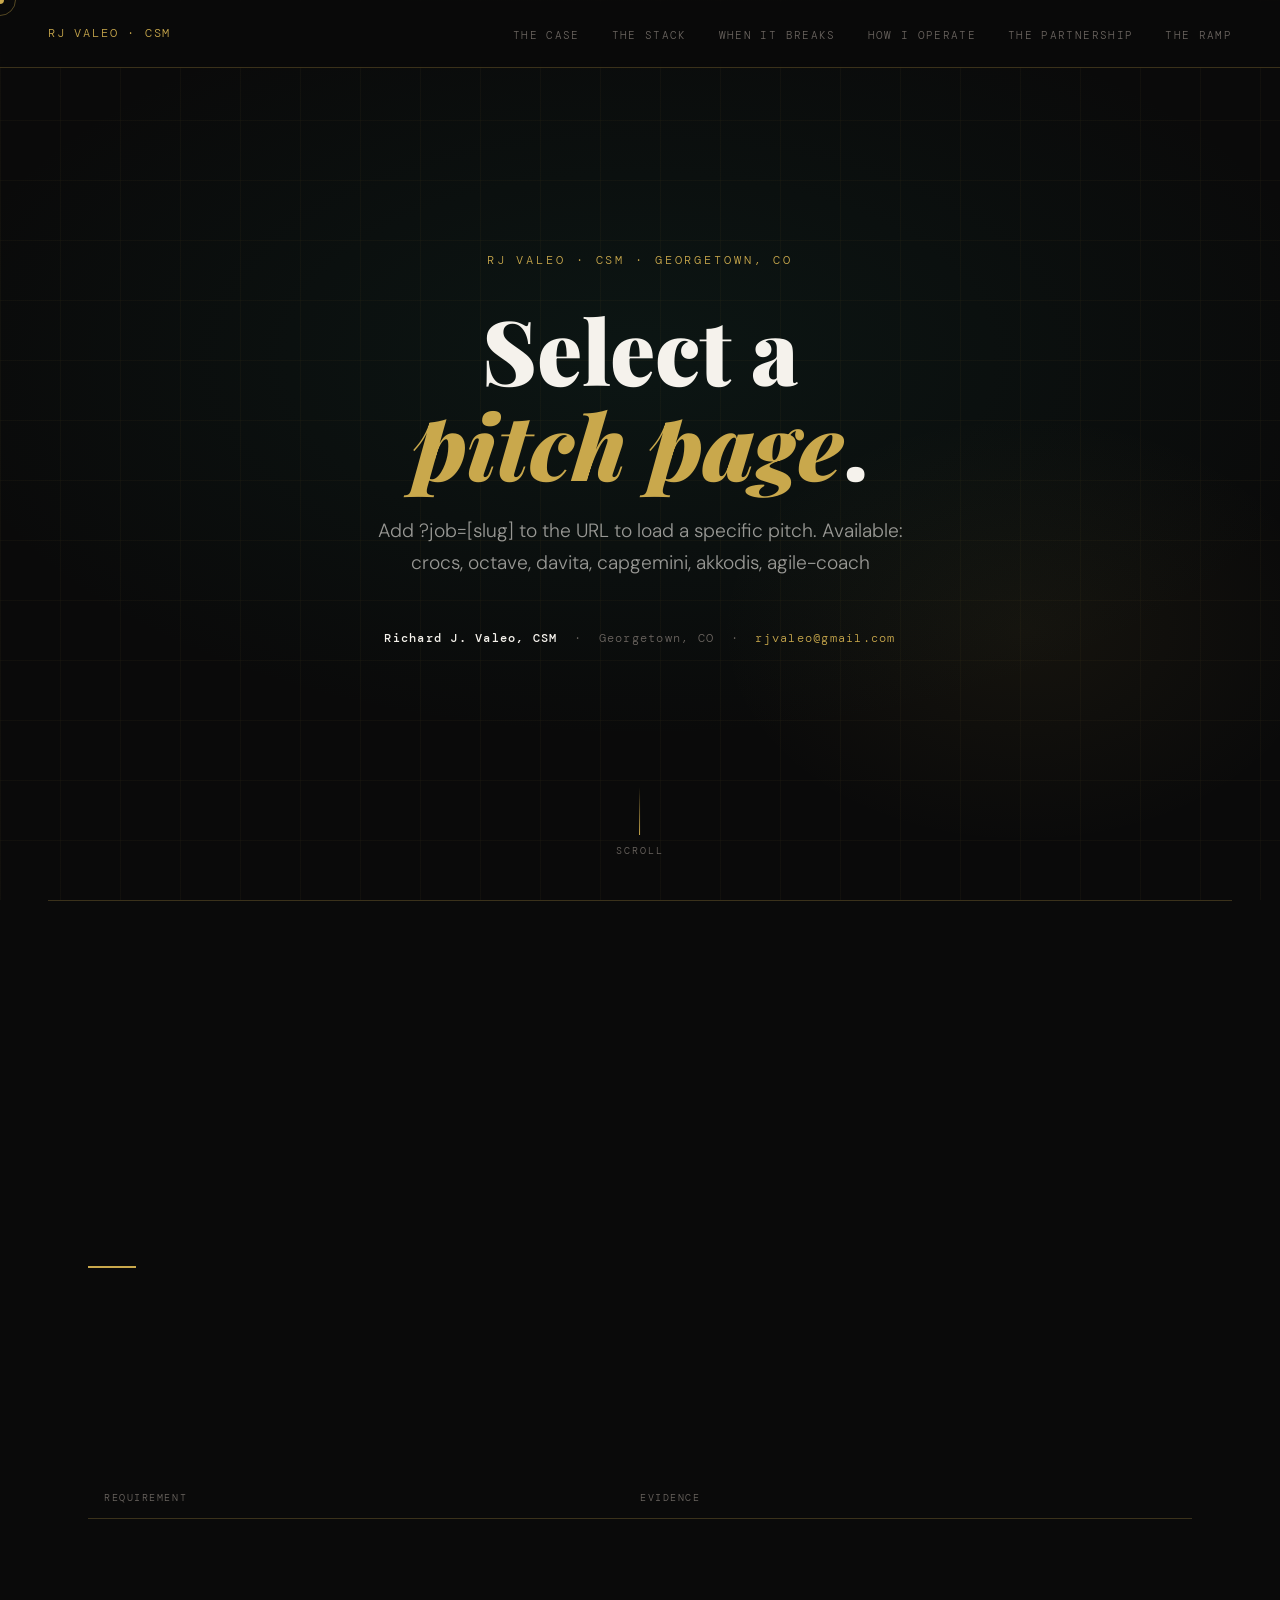
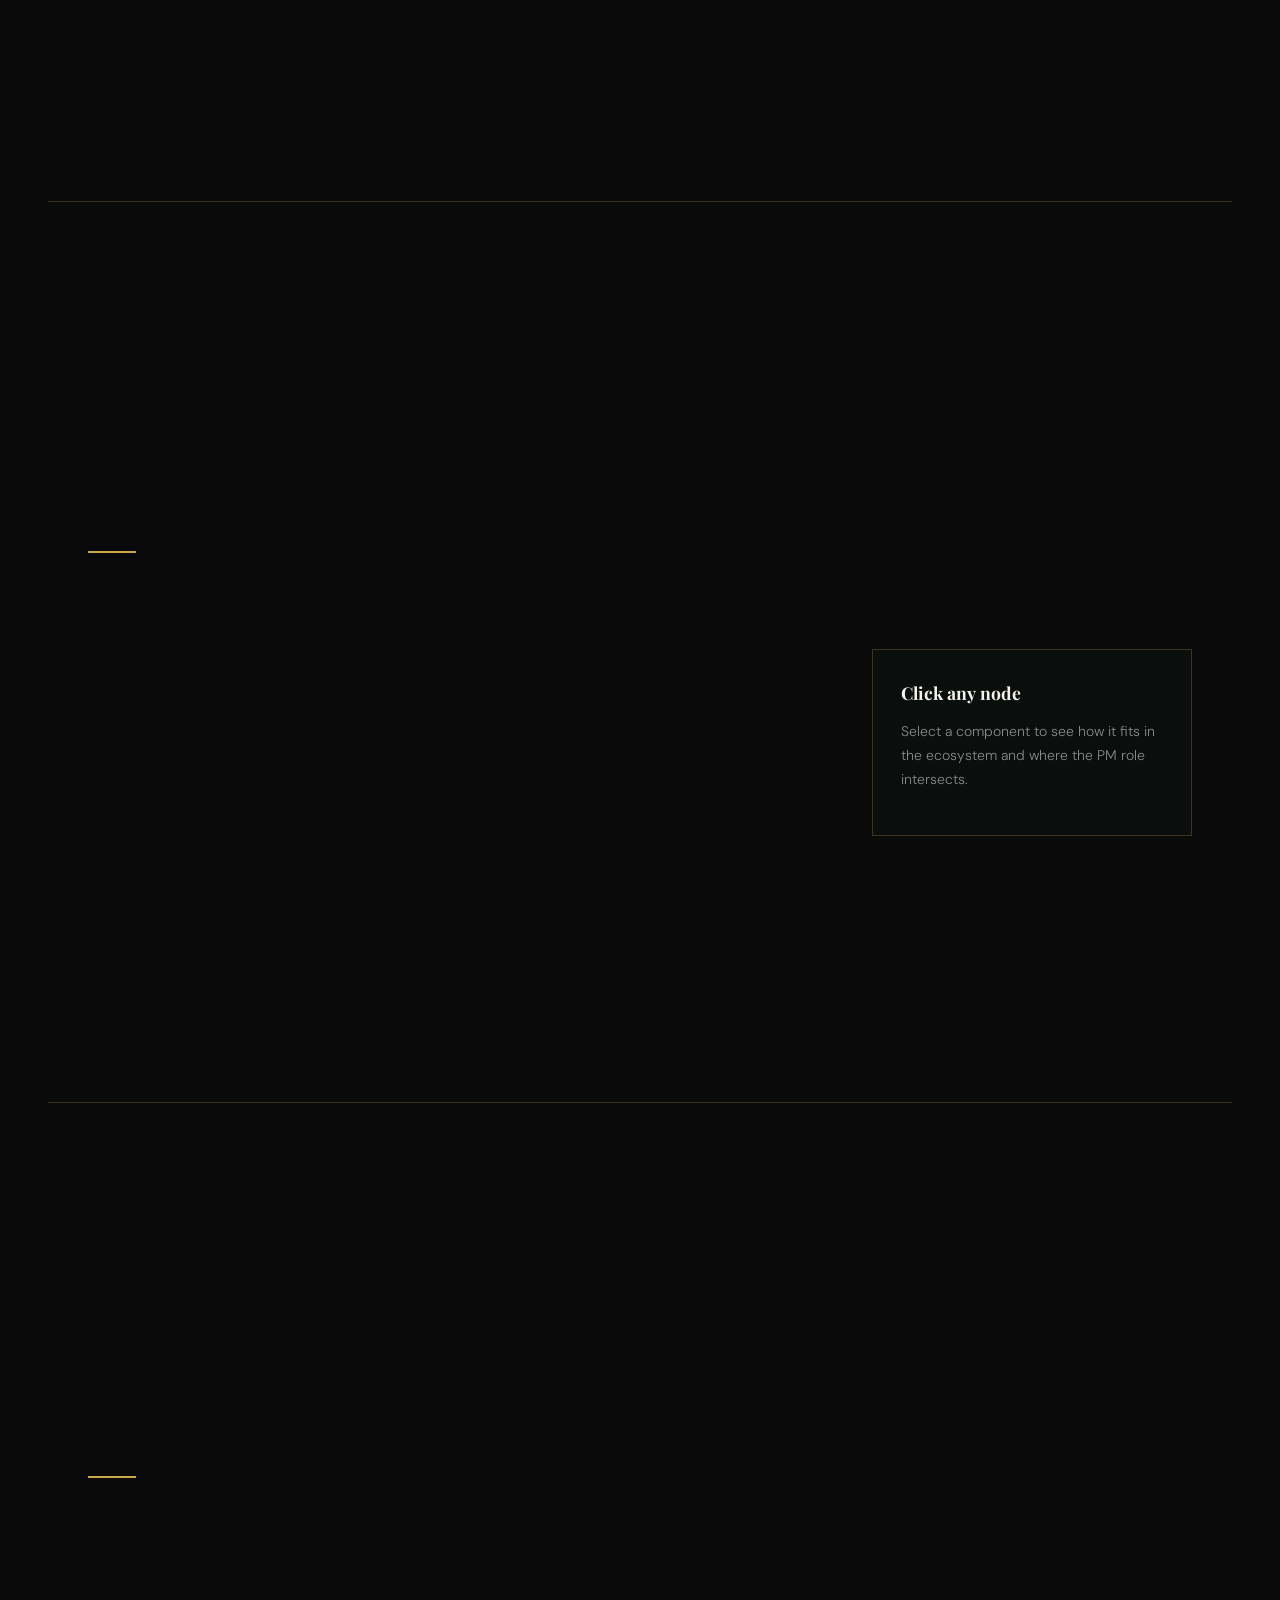
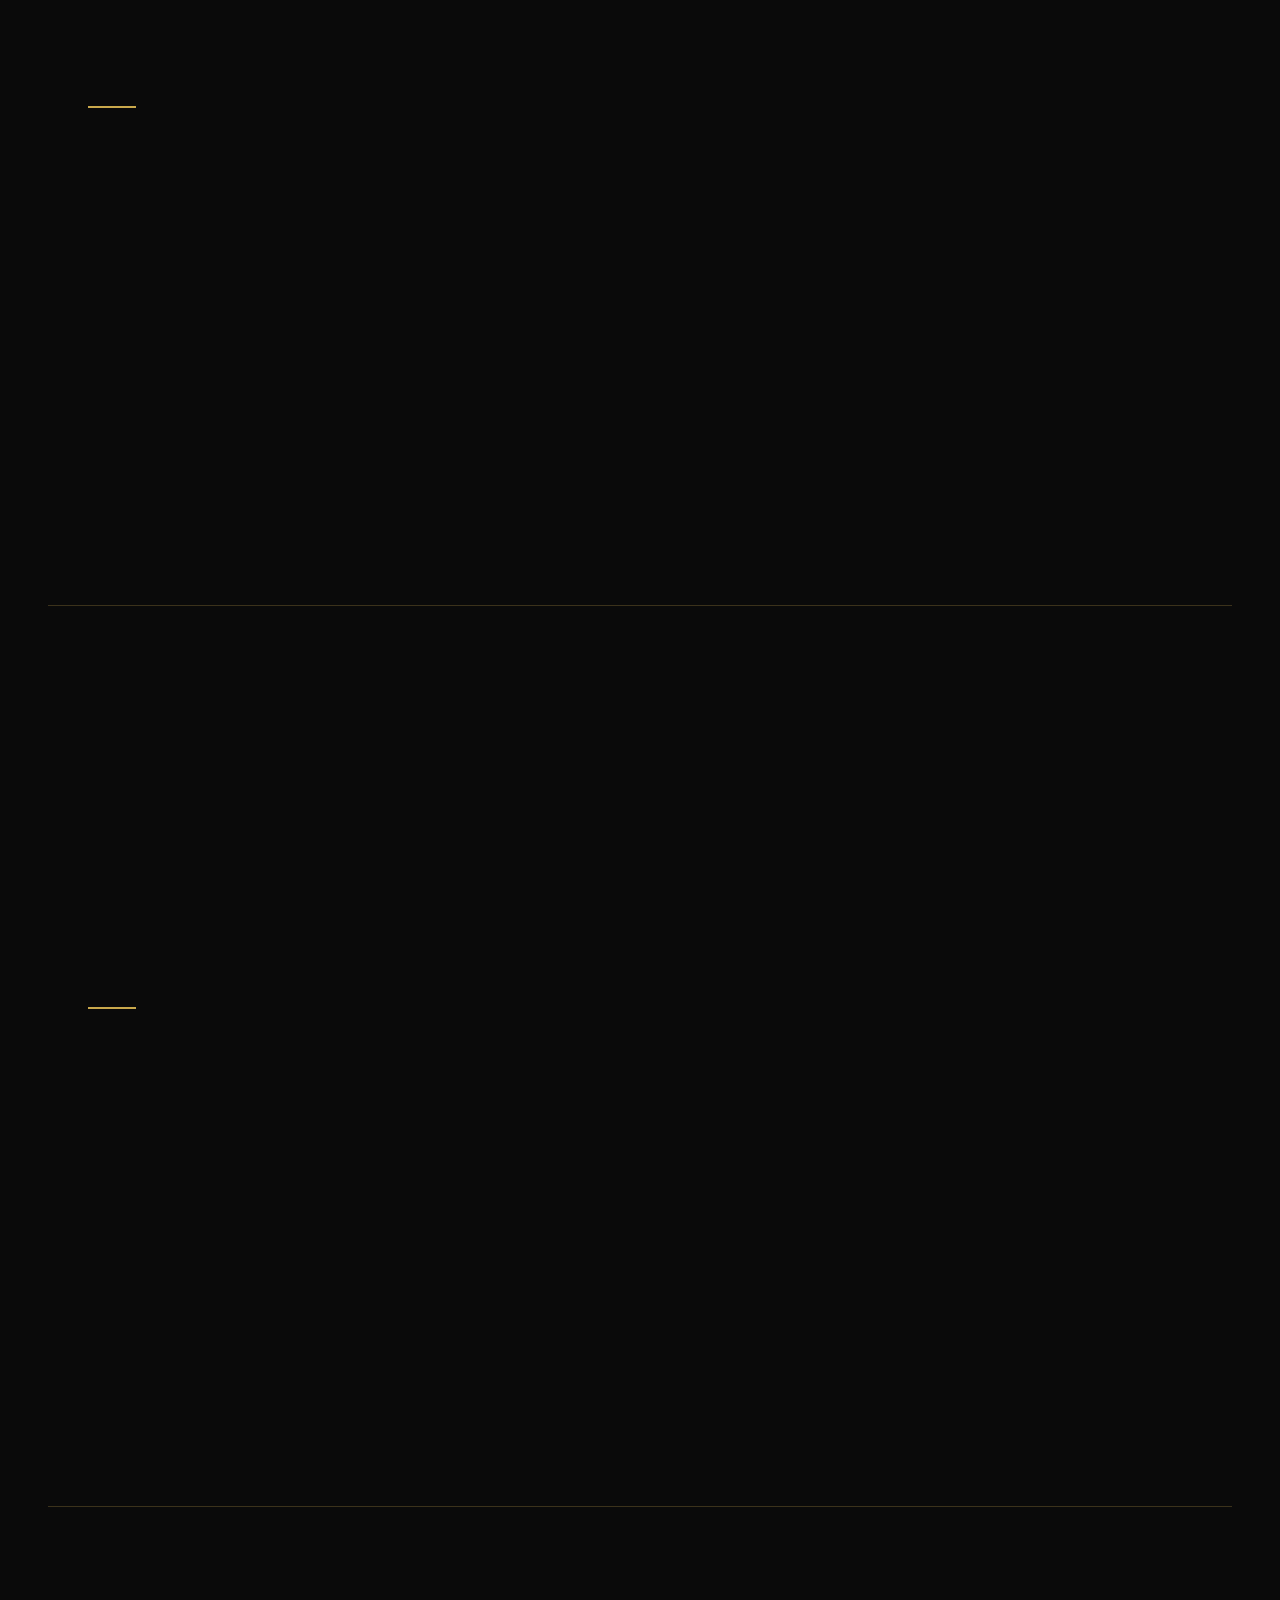
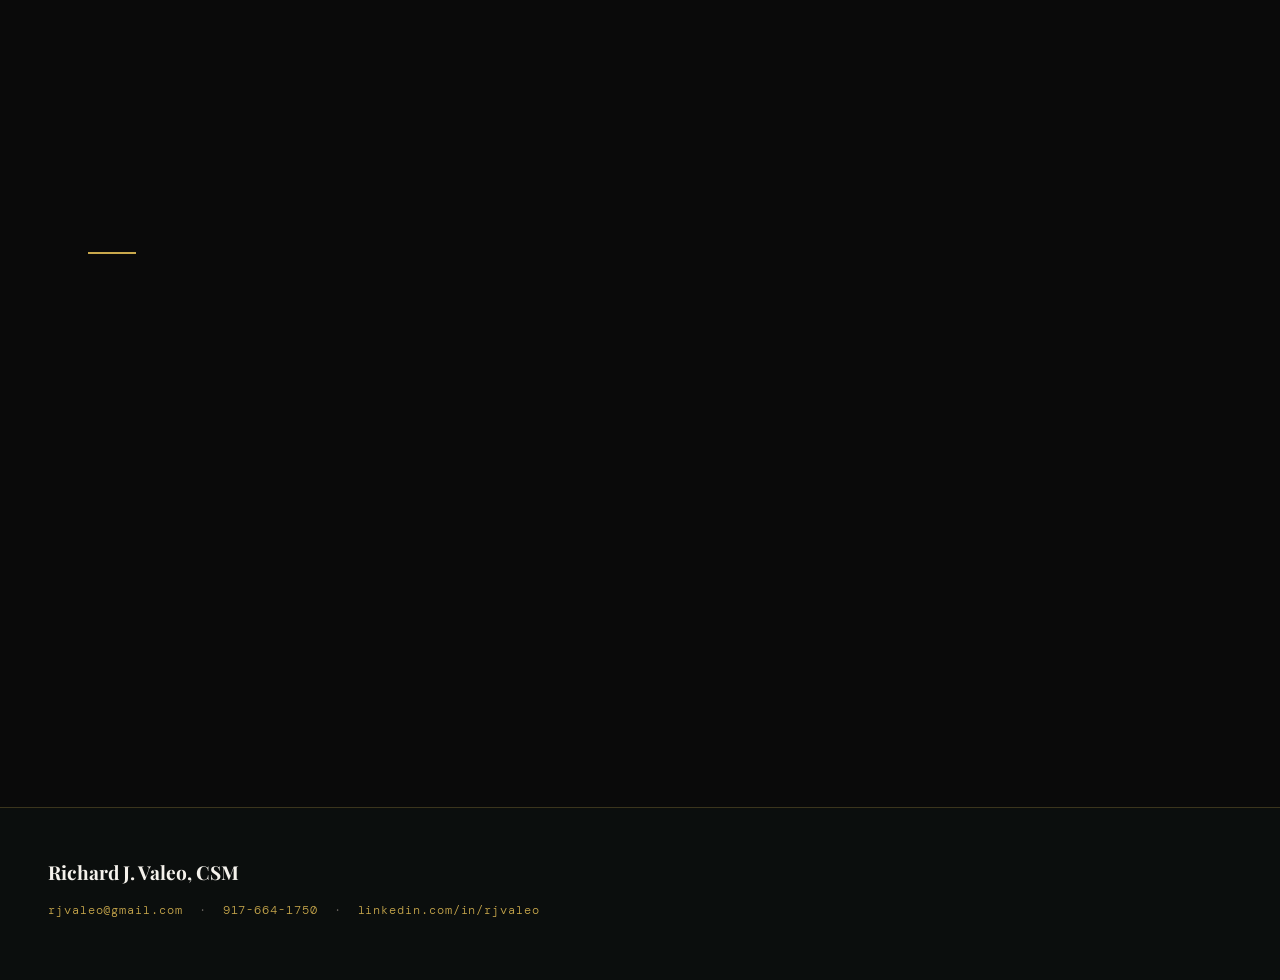
==== index.html @ d31b77ef "Initial commit" ====
<!DOCTYPE html>
<html lang="en">
<head>
<meta charset="UTF-8">
<meta name="viewport" content="width=device-width, initial-scale=1.0">
<title id="page-title">RJ Valeo — Pitch Page</title>
<link rel="preconnect" href="https://fonts.googleapis.com">
<link rel="preconnect" href="https://fonts.gstatic.com" crossorigin>
<link href="https://fonts.googleapis.com/css2?family=Playfair+Display:wght@400;700;900&family=DM+Mono:wght@400;500&family=DM+Sans:wght@300;400;500&display=swap" rel="stylesheet">
<link rel="stylesheet" href="style.css">
</head>
<body>

<div class="cursor" id="cursor"></div>
<div class="cursor-ring" id="cursorRing"></div>
<div class="progress-bar" id="progressBar"></div>

<nav>
  <div class="nav-name">RJ Valeo · CSM</div>
  <ul class="nav-links" id="nav-links">
    <li><span onclick="navScroll('proof')">The case</span></li>
    <li><span onclick="navScroll('stack')">The stack</span></li>
    <li><span onclick="navScroll('incidents')">When it breaks</span></li>
    <li><span onclick="navScroll('room')">How I operate</span></li>
    <li><span onclick="navScroll('partner')">The partnership</span></li>
    <li><span onclick="navScroll('ramp')">The ramp</span></li>
  </ul>
</nav>

<!-- HERO -->
<div id="hero">
  <div class="hero-bg"></div>
  <div class="hero-grid"></div>
  <div class="hero-content">
    <div class="hero-eyebrow" id="hero-eyebrow">Loading...</div>
    <h1 class="hero-title" id="hero-title"></h1>
    <p class="hero-sub" id="hero-sub"></p>
    <div class="hero-name-block">
      <strong>Richard J. Valeo, CSM</strong> &nbsp;·&nbsp;
      <span id="hero-location">Georgetown, CO</span> &nbsp;·&nbsp;
      <a href="mailto:rjvaleo@gmail.com" style="color:var(--gold)">rjvaleo@gmail.com</a>
    </div>
  </div>
  <div class="scroll-hint">
    <div class="scroll-line"></div>
    <span>scroll</span>
  </div>
</div>

<div class="section-divider"></div>

<!-- 01 THE CASE -->
<section id="proof">
  <div class="section-label">01 — The case</div>
  <div class="gold-rule"></div>
  <h2 class="section-title">What you asked for.<br>What you get.</h2>
  <p class="section-subtitle" id="proof-subtitle"></p>
  <div class="proof-grid" id="proof-grid">
    <div class="proof-header">
      <div>Requirement</div>
      <div>Evidence</div>
    </div>
  </div>
</section>

<div class="section-divider"></div>

<!-- 02 THE STACK -->
<section id="stack">
  <div class="section-label">02 — The stack</div>
  <div class="gold-rule"></div>
  <h2 class="section-title" id="stack-title"></h2>
  <p class="section-subtitle" id="stack-subhead"></p>
  <div class="stack-wrap">
    <div class="stack-diagram" id="stack-diagram"></div>
    <div class="stack-info-panel" id="stack-info">
      <h3>Click any node</h3>
      <p>Select a component to see how it fits in the ecosystem and where the PM role intersects.</p>
    </div>
  </div>
</section>

<div class="section-divider"></div>

<!-- 03 WHEN THINGS BREAK -->
<section id="incidents">
  <div class="section-label">03 — When things break</div>
  <div class="gold-rule"></div>
  <h2 class="section-title">Pattern recognition,<br>not panic.</h2>
  <p class="section-subtitle">Three realistic failure modes. How I respond to each.</p>
  <div class="incident-grid" id="incident-grid"></div>
</section>

<div class="section-divider"></div>

<!-- 04 HOW I RUN A ROOM -->
<section id="room">
  <div class="section-label">04 — How I run a room</div>
  <div class="gold-rule"></div>
  <h2 class="section-title">Outputs, not activities.</h2>
  <p class="section-subtitle">What you actually get from every interaction.</p>
  <div class="room-grid" id="room-grid"></div>
</section>

<div class="section-divider"></div>

<!-- 05 TRACK RECORD -->
<section id="record">
  <div class="section-label">05 — Track record</div>
  <div class="gold-rule"></div>
  <h2 class="section-title">Work that holds up.</h2>
  <p class="section-subtitle">Selected engagements most relevant to this role.</p>
  <div class="record-list" id="record-list"></div>
</section>

<div class="section-divider"></div>

<!-- 06 THE SR PM PARTNER -->
<section id="partner">
  <div class="section-label">06 — The Sr. partner</div>
  <div class="gold-rule"></div>
  <h2 class="section-title">Before and after.</h2>
  <p class="section-subtitle">What changes when I'm in the seat.</p>
  <div class="srpm-grid" id="srpm-grid"></div>
</section>

<div class="section-divider"></div>

<!-- 07 THE RAMP -->
<section id="ramp">
  <div class="section-label">07 — The ramp</div>
  <div class="gold-rule"></div>
  <h2 class="section-title">Day one.<br>Week one.<br>Day thirty.</h2>
  <p class="section-subtitle">No handholding needed. Here's the plan.</p>
  <div class="day-grid" id="day-grid"></div>
</section>

<footer>
  <div class="footer-inner">
    <div class="footer-name">Richard J. Valeo, CSM</div>
    <div class="footer-links">
      <a href="mailto:rjvaleo@gmail.com">rjvaleo@gmail.com</a>
      <span>·</span>
      <a href="tel:9176641750">917-664-1750</a>
      <span>·</span>
      <a href="https://linkedin.com/in/rjvaleo" target="_blank">linkedin.com/in/rjvaleo</a>
    </div>
    <div class="footer-note" id="footer-note"></div>
  </div>
</footer>

<script src="pitch.js"></script>
</body>
</html>
---- style.css ----
:root {
  --black: #0a0a0a;
  --off-white: #f5f2ec;
  --cream: #ede9e0;
  --teal: #1a6b5a;
  --teal-light: #2a8f78;
  --teal-dim: #0f3d32;
  --gold: #c9a84c;
  --gold-light: #e8c97a;
  --mid: #6b6560;
  --border: rgba(201,168,76,0.25);
  --font-display: 'Playfair Display', Georgia, serif;
  --font-mono: 'DM Mono', monospace;
  --font-body: 'DM Sans', sans-serif;
}

*, *::before, *::after { box-sizing: border-box; margin: 0; padding: 0; }
html { scroll-behavior: smooth; }
body {
  background: var(--black);
  color: var(--off-white);
  font-family: var(--font-body);
  font-weight: 300;
  line-height: 1.7;
  overflow-x: hidden;
  cursor: none;
}

/* CURSOR */
.cursor {
  width: 8px; height: 8px;
  background: var(--gold);
  border-radius: 50%;
  position: fixed; top: 0; left: 0;
  pointer-events: none;
  z-index: 9999;
  transition: transform 0.15s ease;
  transform: translate(-50%, -50%);
}
.cursor-ring {
  width: 32px; height: 32px;
  border: 1px solid rgba(201,168,76,0.4);
  border-radius: 50%;
  position: fixed; top: 0; left: 0;
  pointer-events: none;
  z-index: 9998;
  transition: transform 0.35s ease, width 0.2s, height 0.2s, border-color 0.2s;
  transform: translate(-50%, -50%);
}
.cursor-ring.expand { width: 56px; height: 56px; border-color: rgba(201,168,76,0.7); }

/* PROGRESS BAR */
.progress-bar {
  position: fixed; top: 0; left: 0;
  height: 2px;
  background: linear-gradient(90deg, var(--teal), var(--gold));
  width: 0%;
  z-index: 101;
  transition: width 0.1s linear;
}

/* NAV */
nav {
  position: fixed; top: 0; left: 0; right: 0;
  z-index: 100;
  display: flex; justify-content: space-between; align-items: center;
  padding: 1.25rem 3rem;
  background: rgba(10,10,10,0.85);
  backdrop-filter: blur(12px);
  border-bottom: 1px solid var(--border);
}
.nav-name {
  font-family: var(--font-mono);
  font-size: 0.75rem;
  letter-spacing: 0.15em;
  color: var(--gold);
  text-transform: uppercase;
}
.nav-links { display: flex; gap: 2rem; list-style: none; }
.nav-links a, .nav-links span {
  font-family: var(--font-mono);
  font-size: 0.7rem;
  letter-spacing: 0.12em;
  color: var(--mid);
  text-decoration: none;
  text-transform: uppercase;
  transition: color 0.2s;
  cursor: pointer;
}
.nav-links a:hover, .nav-links span:hover { color: var(--gold); }

/* HERO */
#hero {
  min-height: 100vh;
  display: flex; align-items: center; justify-content: center;
  position: relative; overflow: hidden;
}
.hero-bg {
  position: absolute; inset: 0;
  background:
    radial-gradient(ellipse 80% 60% at 50% 40%, rgba(26,107,90,0.12) 0%, transparent 70%),
    radial-gradient(ellipse 40% 40% at 80% 70%, rgba(201,168,76,0.06) 0%, transparent 60%);
}
.hero-grid {
  position: absolute; inset: 0;
  background-image:
    linear-gradient(rgba(201,168,76,0.04) 1px, transparent 1px),
    linear-gradient(90deg, rgba(201,168,76,0.04) 1px, transparent 1px);
  background-size: 60px 60px;
}
.hero-content { position: relative; z-index: 2; text-align: center; padding: 0 2rem; }
.hero-eyebrow {
  font-family: var(--font-mono);
  font-size: 0.72rem;
  letter-spacing: 0.25em;
  color: var(--gold);
  text-transform: uppercase;
  margin-bottom: 2rem;
  opacity: 0;
  animation: fadeUp 0.8s ease 0.3s forwards;
}
.hero-title {
  font-family: var(--font-display);
  font-size: clamp(3rem, 7vw, 6.5rem);
  font-weight: 900;
  line-height: 1.05;
  color: var(--off-white);
  margin-bottom: 1.5rem;
  opacity: 0;
  animation: fadeUp 0.9s ease 0.5s forwards;
}
.hero-title em { font-style: italic; color: var(--gold); }
.hero-sub {
  font-size: clamp(1rem, 2vw, 1.2rem);
  font-weight: 300;
  color: rgba(245,242,236,0.6);
  max-width: 560px;
  margin: 0 auto 3rem;
  opacity: 0;
  animation: fadeUp 0.9s ease 0.7s forwards;
}
.hero-name-block {
  font-family: var(--font-mono);
  font-size: 0.78rem;
  letter-spacing: 0.1em;
  color: var(--mid);
  opacity: 0;
  animation: fadeUp 0.9s ease 0.9s forwards;
}
.hero-name-block strong { color: var(--off-white); font-weight: 500; }
.hero-name-block a { text-decoration: none; }
.scroll-hint {
  position: absolute; bottom: 2.5rem; left: 50%;
  transform: translateX(-50%);
  display: flex; flex-direction: column; align-items: center; gap: 0.5rem;
  opacity: 0;
  animation: fadeIn 1s ease 1.4s forwards;
}
.scroll-hint span {
  font-family: var(--font-mono);
  font-size: 0.62rem;
  letter-spacing: 0.2em;
  color: var(--mid);
  text-transform: uppercase;
}
.scroll-line {
  width: 1px; height: 48px;
  background: linear-gradient(to bottom, transparent, var(--gold));
  animation: scrollPulse 2s ease infinite;
}

/* SECTIONS */
section {
  min-height: 100vh;
  display: flex; flex-direction: column; justify-content: center;
  padding: 8rem 3rem 5rem;
  position: relative;
  max-width: 1200px;
  margin: 0 auto;
}
.section-divider {
  height: 1px;
  background: var(--border);
  margin: 0 3rem;
}
.section-label {
  font-family: var(--font-mono);
  font-size: 0.72rem;
  letter-spacing: 0.2em;
  color: var(--teal-light);
  text-transform: uppercase;
  margin-bottom: 1rem;
  opacity: 0;
  transform: translateY(16px);
  transition: opacity 0.6s ease, transform 0.6s ease;
}
.section-label.visible { opacity: 1; transform: none; }
.gold-rule {
  width: 48px; height: 2px;
  background: var(--gold);
  margin-bottom: 2rem;
}
.section-title {
  font-family: var(--font-display);
  font-size: clamp(2.2rem, 4vw, 3.8rem);
  font-weight: 900;
  line-height: 1.1;
  color: var(--off-white);
  margin-bottom: 1rem;
  opacity: 0;
  transform: translateY(24px);
  transition: opacity 0.7s ease 0.1s, transform 0.7s ease 0.1s;
}
.section-title.visible { opacity: 1; transform: none; }
.section-subtitle {
  font-size: 1rem;
  color: rgba(245,242,236,0.5);
  max-width: 640px;
  margin-bottom: 3rem;
  opacity: 0;
  transform: translateY(16px);
  transition: opacity 0.6s ease 0.2s, transform 0.6s ease 0.2s;
}
.section-subtitle.visible { opacity: 1; transform: none; }

/* PROOF GRID (The Case) */
.proof-grid { display: flex; flex-direction: column; gap: 0; }
.proof-header {
  display: grid; grid-template-columns: 1fr 1fr;
  padding: 0.75rem 1rem;
  border-bottom: 1px solid var(--border);
  font-family: var(--font-mono);
  font-size: 0.65rem;
  letter-spacing: 0.15em;
  color: var(--mid);
  text-transform: uppercase;
}
.proof-row {
  display: grid; grid-template-columns: 1fr 1fr;
  padding: 1.1rem 1rem;
  border-bottom: 1px solid rgba(201,168,76,0.1);
  cursor: pointer;
  transition: background 0.2s;
  position: relative;
}
.proof-row:hover { background: rgba(201,168,76,0.04); }
.proof-row.open { background: rgba(26,107,90,0.08); }
.proof-need {
  font-size: 0.9rem;
  color: rgba(245,242,236,0.7);
  padding-right: 2rem;
}
.proof-answer {
  font-size: 0.9rem;
  color: var(--off-white);
}
.proof-detail {
  grid-column: 1 / -1;
  font-size: 0.875rem;
  color: rgba(245,242,236,0.6);
  padding: 0.75rem 0 0.25rem;
  line-height: 1.7;
  display: none;
  border-top: 1px solid rgba(201,168,76,0.1);
  margin-top: 0.75rem;
}
.proof-row.open .proof-detail { display: block; }
.proof-toggle {
  position: absolute; right: 0.5rem; top: 50%;
  transform: translateY(-50%);
  font-family: var(--font-mono);
  font-size: 0.8rem;
  color: var(--gold);
  opacity: 0.6;
  transition: transform 0.2s;
}
.proof-row.open .proof-toggle { transform: translateY(-50%) rotate(45deg); }

/* STACK */
.stack-wrap {
  display: grid;
  grid-template-columns: 1fr 320px;
  gap: 3rem;
  align-items: start;
}
.stack-diagram {
  display: flex;
  flex-direction: column;
  gap: 0;
  align-items: stretch;
}
.stack-node {
  border: 1px solid var(--border);
  padding: 1.1rem 1.4rem;
  cursor: pointer;
  transition: border-color 0.2s, background 0.2s;
  opacity: 0;
  transform: translateX(-20px);
  transition: opacity 0.5s ease, transform 0.5s ease, border-color 0.2s, background 0.2s;
}
.stack-node.visible { opacity: 1; transform: none; }
.stack-node:hover, .stack-node.active {
  border-color: var(--teal-light);
  background: rgba(26,107,90,0.08);
}
.stack-node-label {
  font-family: var(--font-mono);
  font-size: 0.72rem;
  letter-spacing: 0.15em;
  color: var(--gold);
  text-transform: uppercase;
  margin-bottom: 0.25rem;
}
.stack-node-desc {
  font-size: 0.85rem;
  color: rgba(245,242,236,0.55);
}
.stack-connector {
  width: 1px;
  height: 24px;
  background: linear-gradient(to bottom, var(--teal-dim), var(--teal));
  margin: 0 auto;
  opacity: 0;
  transition: opacity 0.4s ease;
}
.stack-connector.visible { opacity: 1; }
.stack-info-panel {
  position: sticky; top: 6rem;
  border: 1px solid var(--border);
  padding: 1.75rem;
  background: rgba(26,107,90,0.05);
}
.stack-info-panel h3 {
  font-family: var(--font-display);
  font-size: 1.1rem;
  font-weight: 700;
  color: var(--off-white);
  margin-bottom: 0.75rem;
}
.stack-info-panel p {
  font-size: 0.875rem;
  color: rgba(245,242,236,0.55);
  margin-bottom: 1rem;
}
.stack-info-panel .pm-role {
  font-size: 0.82rem;
  color: var(--teal-light);
  padding-top: 0.75rem;
  border-top: 1px solid var(--border);
}
.stack-info-panel .pm-role::before {
  content: 'PM role: ';
  font-family: var(--font-mono);
  font-size: 0.65rem;
  letter-spacing: 0.1em;
  color: var(--mid);
  text-transform: uppercase;
  display: block;
  margin-bottom: 0.3rem;
}

/* INCIDENTS */
.incident-grid {
  display: grid;
  grid-template-columns: repeat(3, 1fr);
  gap: 1.5rem;
}
.incident-card {
  border: 1px solid var(--border);
  padding: 1.75rem;
  opacity: 0;
  transform: translateY(24px);
  transition: opacity 0.6s ease, transform 0.6s ease;
}
.incident-card.visible { opacity: 1; transform: none; }
.incident-type {
  font-family: var(--font-mono);
  font-size: 0.65rem;
  letter-spacing: 0.15em;
  color: var(--gold);
  text-transform: uppercase;
  margin-bottom: 0.75rem;
}
.incident-scenario {
  font-size: 0.95rem;
  color: var(--off-white);
  font-weight: 500;
  margin-bottom: 1.25rem;
  line-height: 1.4;
}
.incident-steps { list-style: none; display: flex; flex-direction: column; gap: 0.5rem; }
.incident-steps li {
  font-size: 0.82rem;
  color: rgba(245,242,236,0.55);
  padding-left: 1rem;
  position: relative;
}
.incident-steps li::before {
  content: '→';
  position: absolute; left: 0;
  color: var(--teal-light);
  font-family: var(--font-mono);
}

/* HOW I RUN A ROOM */
.room-grid {
  display: grid;
  grid-template-columns: repeat(2, 1fr);
  gap: 1rem;
}
.room-item {
  display: flex; align-items: flex-start; gap: 1rem;
  padding: 1.25rem;
  border: 1px solid rgba(201,168,76,0.12);
  opacity: 0;
  transform: translateY(16px);
  transition: opacity 0.5s ease, transform 0.5s ease;
}
.room-item.visible { opacity: 1; transform: none; }
.room-bullet {
  font-family: var(--font-mono);
  font-size: 0.65rem;
  color: var(--teal-light);
  flex-shrink: 0;
  margin-top: 0.2rem;
}
.room-text {
  font-size: 0.9rem;
  color: rgba(245,242,236,0.75);
  line-height: 1.6;
}

/* TRACK RECORD */
.record-list { display: flex; flex-direction: column; gap: 1.5rem; }
.record-item {
  display: grid;
  grid-template-columns: 280px 1fr;
  gap: 2rem;
  padding: 1.5rem 0;
  border-bottom: 1px solid rgba(201,168,76,0.1);
  opacity: 0;
  transform: translateY(16px);
  transition: opacity 0.5s ease, transform 0.5s ease;
}
.record-item.visible { opacity: 1; transform: none; }
.record-meta {}
.record-company {
  font-family: var(--font-display);
  font-size: 1.1rem;
  font-weight: 700;
  color: var(--off-white);
}
.record-role {
  font-size: 0.82rem;
  color: var(--mid);
  margin: 0.2rem 0;
}
.record-period {
  font-family: var(--font-mono);
  font-size: 0.65rem;
  letter-spacing: 0.1em;
  color: var(--gold);
}
.record-points { list-style: none; display: flex; flex-direction: column; gap: 0.4rem; }
.record-points li {
  font-size: 0.875rem;
  color: rgba(245,242,236,0.65);
  padding-left: 1rem;
  position: relative;
}
.record-points li::before {
  content: '·';
  position: absolute; left: 0;
  color: var(--teal-light);
}

/* SR PM PARTNER */
.srpm-grid {
  display: grid;
  grid-template-columns: 1fr 1fr;
  gap: 2rem;
}
.srpm-col {}
.srpm-label {
  font-family: var(--font-mono);
  font-size: 0.65rem;
  letter-spacing: 0.18em;
  text-transform: uppercase;
  margin-bottom: 1.25rem;
  padding-bottom: 0.75rem;
  border-bottom: 1px solid var(--border);
}
.srpm-label.before { color: var(--mid); }
.srpm-label.after { color: var(--teal-light); }
.srpm-items { display: flex; flex-direction: column; gap: 0.75rem; }
.srpm-item {
  font-size: 0.875rem;
  padding: 0.85rem 1rem;
  border-left: 2px solid;
  line-height: 1.5;
  opacity: 0;
  transform: translateX(-12px);
  transition: opacity 0.5s ease, transform 0.5s ease;
}
.srpm-item.visible { opacity: 1; transform: none; }
.srpm-col:first-child .srpm-item {
  border-color: rgba(107,101,96,0.4);
  color: rgba(245,242,236,0.45);
  background: rgba(107,101,96,0.05);
}
.srpm-col:last-child .srpm-item {
  border-color: var(--teal);
  color: rgba(245,242,236,0.8);
  background: rgba(26,107,90,0.06);
}

/* THE RAMP */
.day-grid { display: flex; flex-direction: column; gap: 0; }
.day-item {
  display: grid;
  grid-template-columns: 160px 1fr;
  gap: 2rem;
  padding: 1.5rem 0;
  border-bottom: 1px solid rgba(201,168,76,0.1);
  opacity: 0;
  transform: translateY(16px);
  transition: opacity 0.5s ease, transform 0.5s ease;
}
.day-item.visible { opacity: 1; transform: none; }
.day-timeframe {
  font-family: var(--font-mono);
  font-size: 0.72rem;
  letter-spacing: 0.12em;
  color: var(--gold);
  text-transform: uppercase;
  padding-top: 0.2rem;
}
.day-deliverable {
  font-size: 0.9rem;
  color: rgba(245,242,236,0.75);
  line-height: 1.6;
}

/* FOOTER */
footer {
  border-top: 1px solid var(--border);
  padding: 3rem;
  background: rgba(26,107,90,0.04);
}
.footer-inner {
  max-width: 1200px;
  margin: 0 auto;
  display: flex;
  flex-direction: column;
  gap: 0.75rem;
}
.footer-name {
  font-family: var(--font-display);
  font-size: 1.2rem;
  font-weight: 700;
  color: var(--off-white);
}
.footer-links {
  display: flex;
  gap: 1rem;
  align-items: center;
  font-family: var(--font-mono);
  font-size: 0.72rem;
  letter-spacing: 0.08em;
  color: var(--mid);
}
.footer-links a { color: var(--gold); text-decoration: none; }
.footer-links a:hover { color: var(--gold-light); }
.footer-note {
  font-size: 0.78rem;
  color: var(--mid);
  font-family: var(--font-mono);
}

/* LOADING / ERROR */
#loading-screen {
  position: fixed; inset: 0;
  background: var(--black);
  display: flex; align-items: center; justify-content: center;
  z-index: 200;
  transition: opacity 0.5s ease;
}
#loading-screen.hide { opacity: 0; pointer-events: none; }
.loading-text {
  font-family: var(--font-mono);
  font-size: 0.75rem;
  letter-spacing: 0.2em;
  color: var(--gold);
  text-transform: uppercase;
}

/* ANIMATIONS */
@keyframes fadeUp {
  from { opacity: 0; transform: translateY(20px); }
  to { opacity: 1; transform: none; }
}
@keyframes fadeIn {
  from { opacity: 0; }
  to { opacity: 1; }
}
@keyframes scrollPulse {
  0%, 100% { opacity: 0.3; }
  50% { opacity: 1; }
}

/* RESPONSIVE */
@media (max-width: 900px) {
  nav { padding: 1rem 1.5rem; }
  .nav-links { display: none; }
  section { padding: 6rem 1.5rem 4rem; }
  .section-divider { margin: 0 1.5rem; }
  .proof-header, .proof-row { grid-template-columns: 1fr; }
  .proof-header div:last-child { display: none; }
  .stack-wrap, .srpm-grid { grid-template-columns: 1fr; }
  .incident-grid { grid-template-columns: 1fr; }
  .room-grid { grid-template-columns: 1fr; }
  .record-item { grid-template-columns: 1fr; gap: 0.75rem; }
  .day-item { grid-template-columns: 1fr; gap: 0.25rem; }
  footer { padding: 2rem 1.5rem; }
}
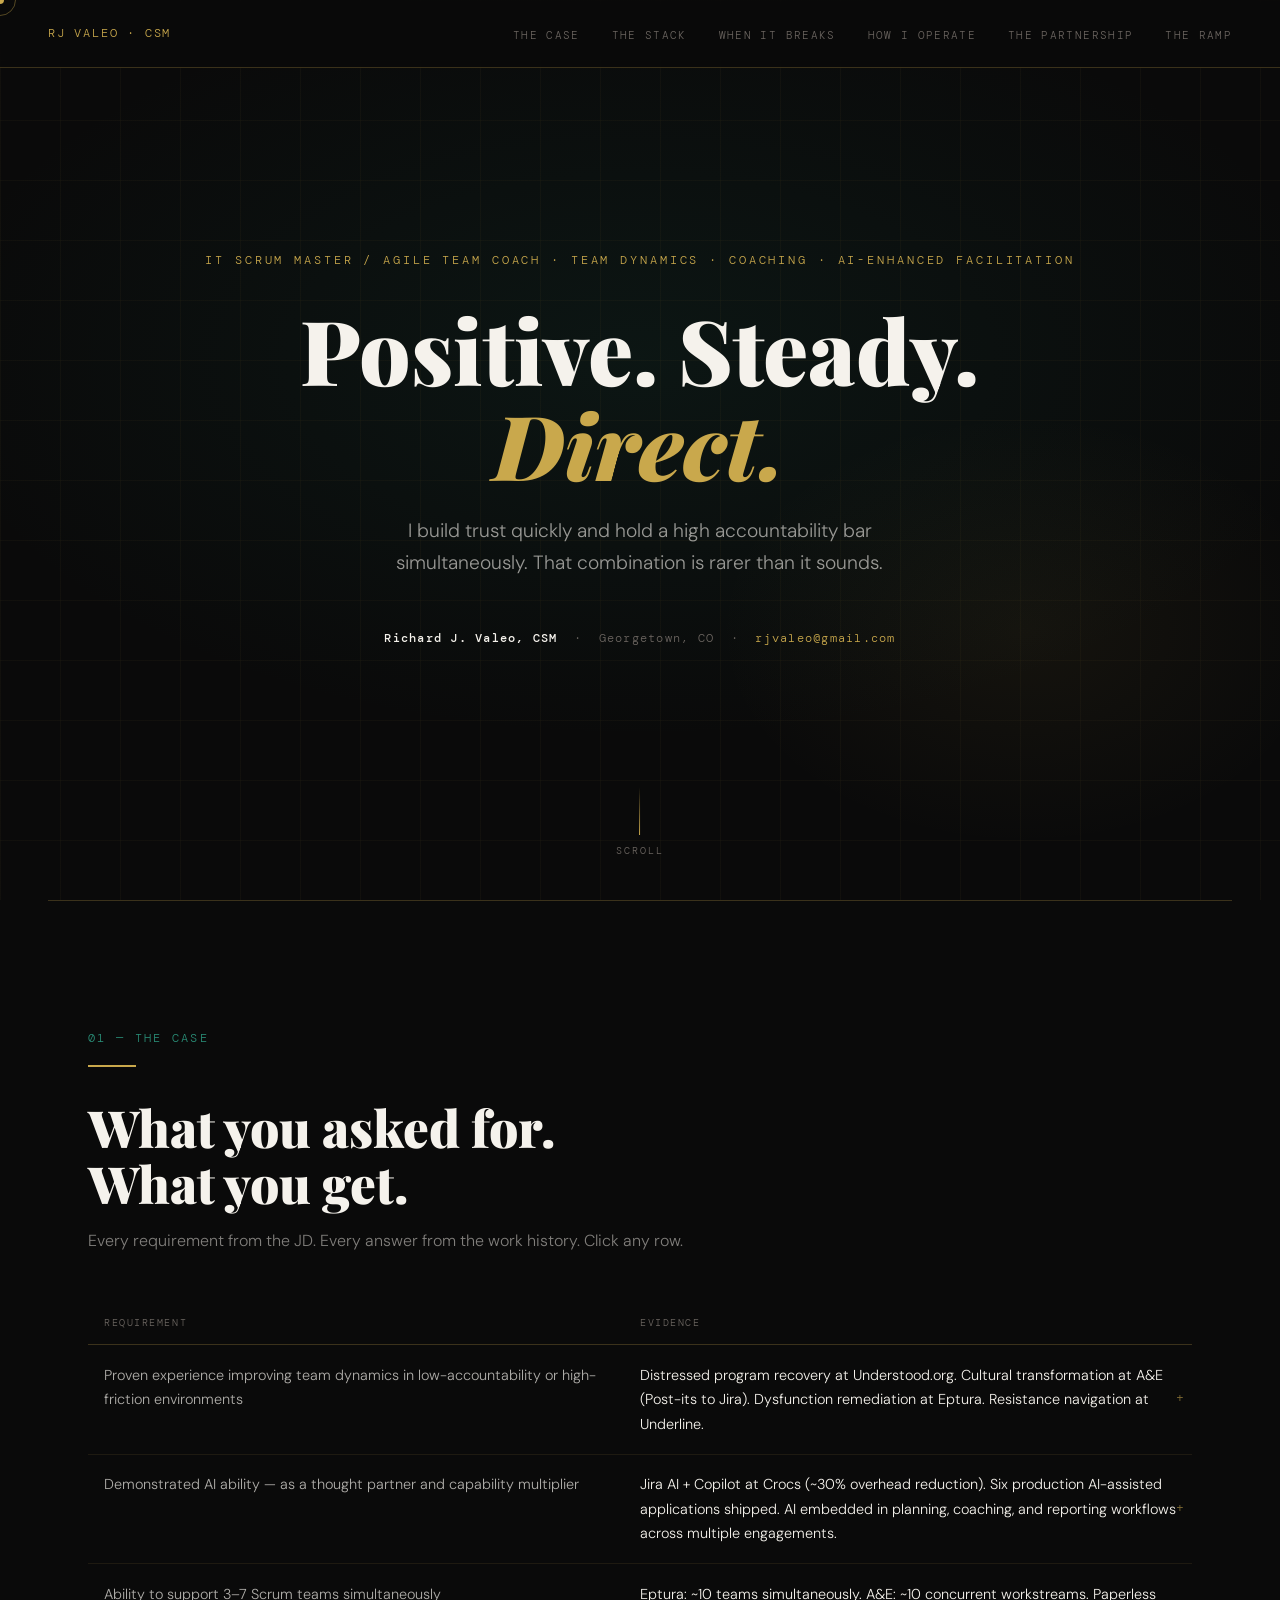
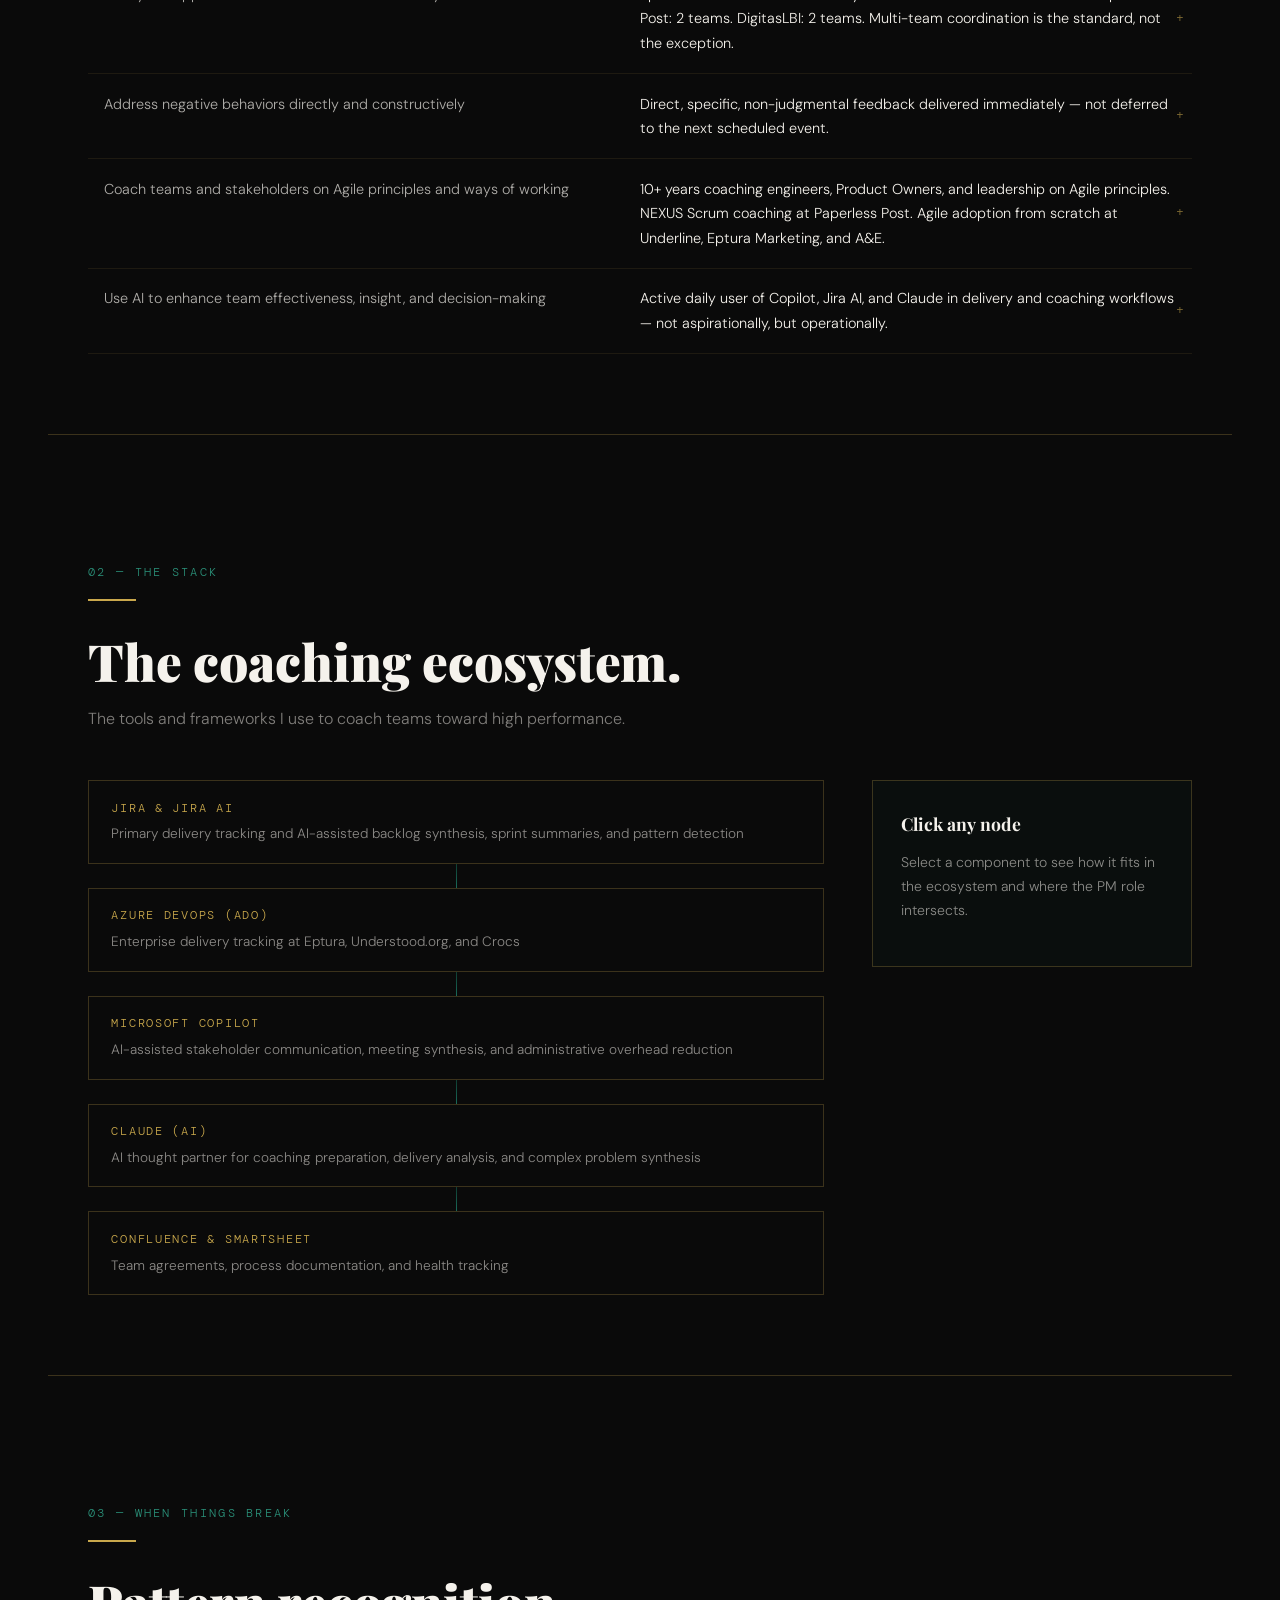
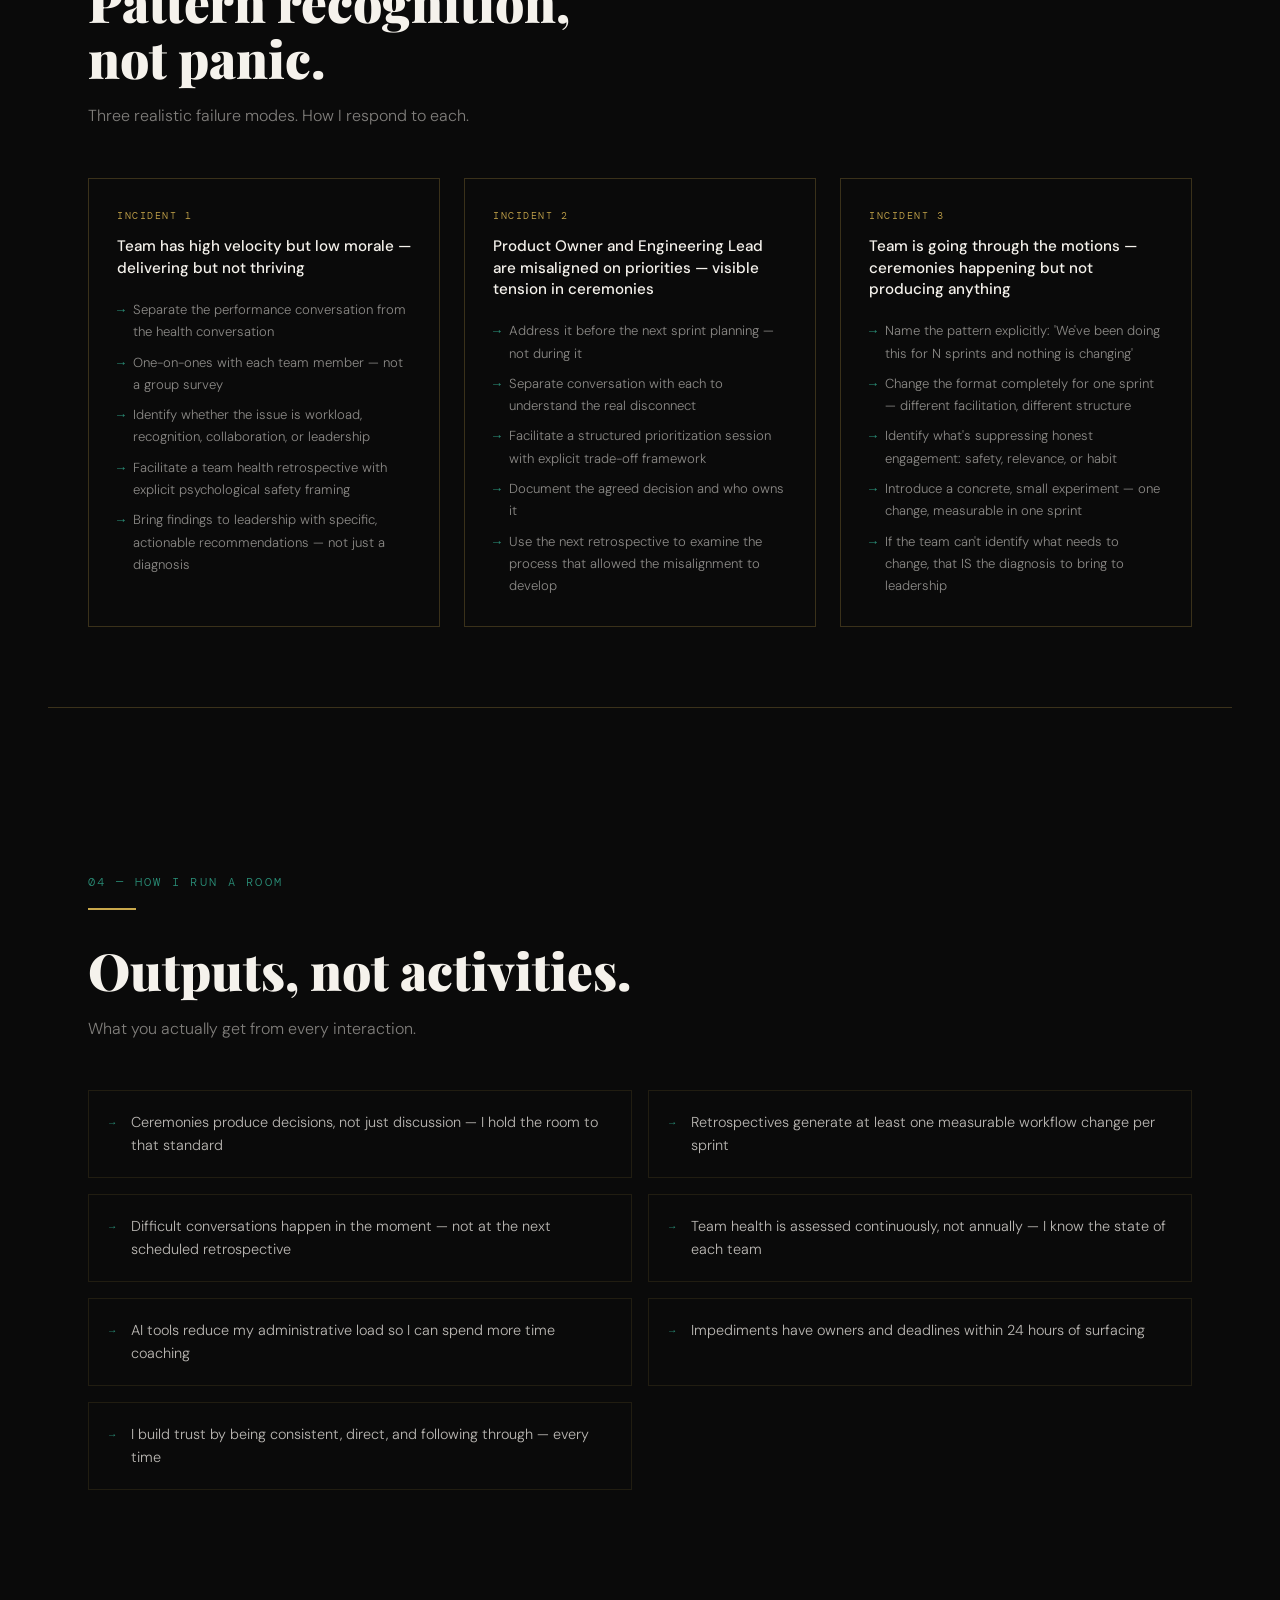
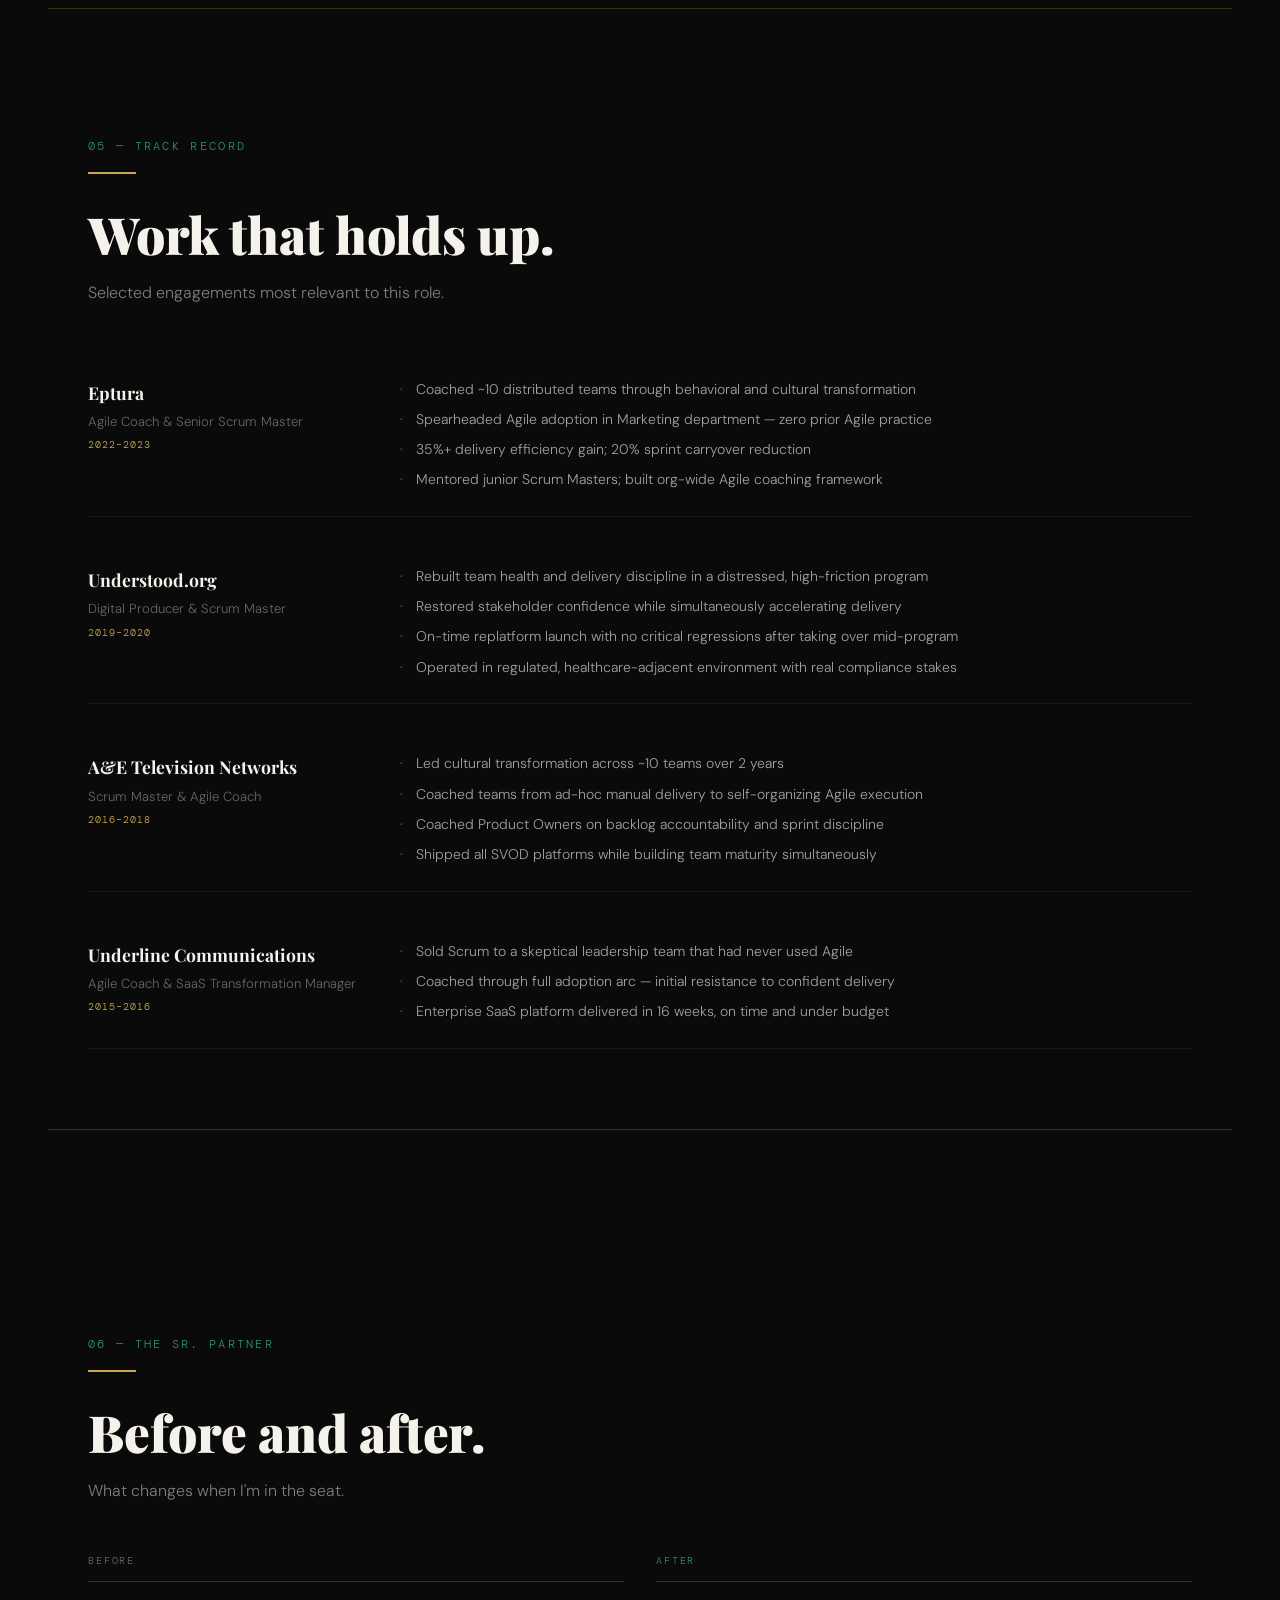
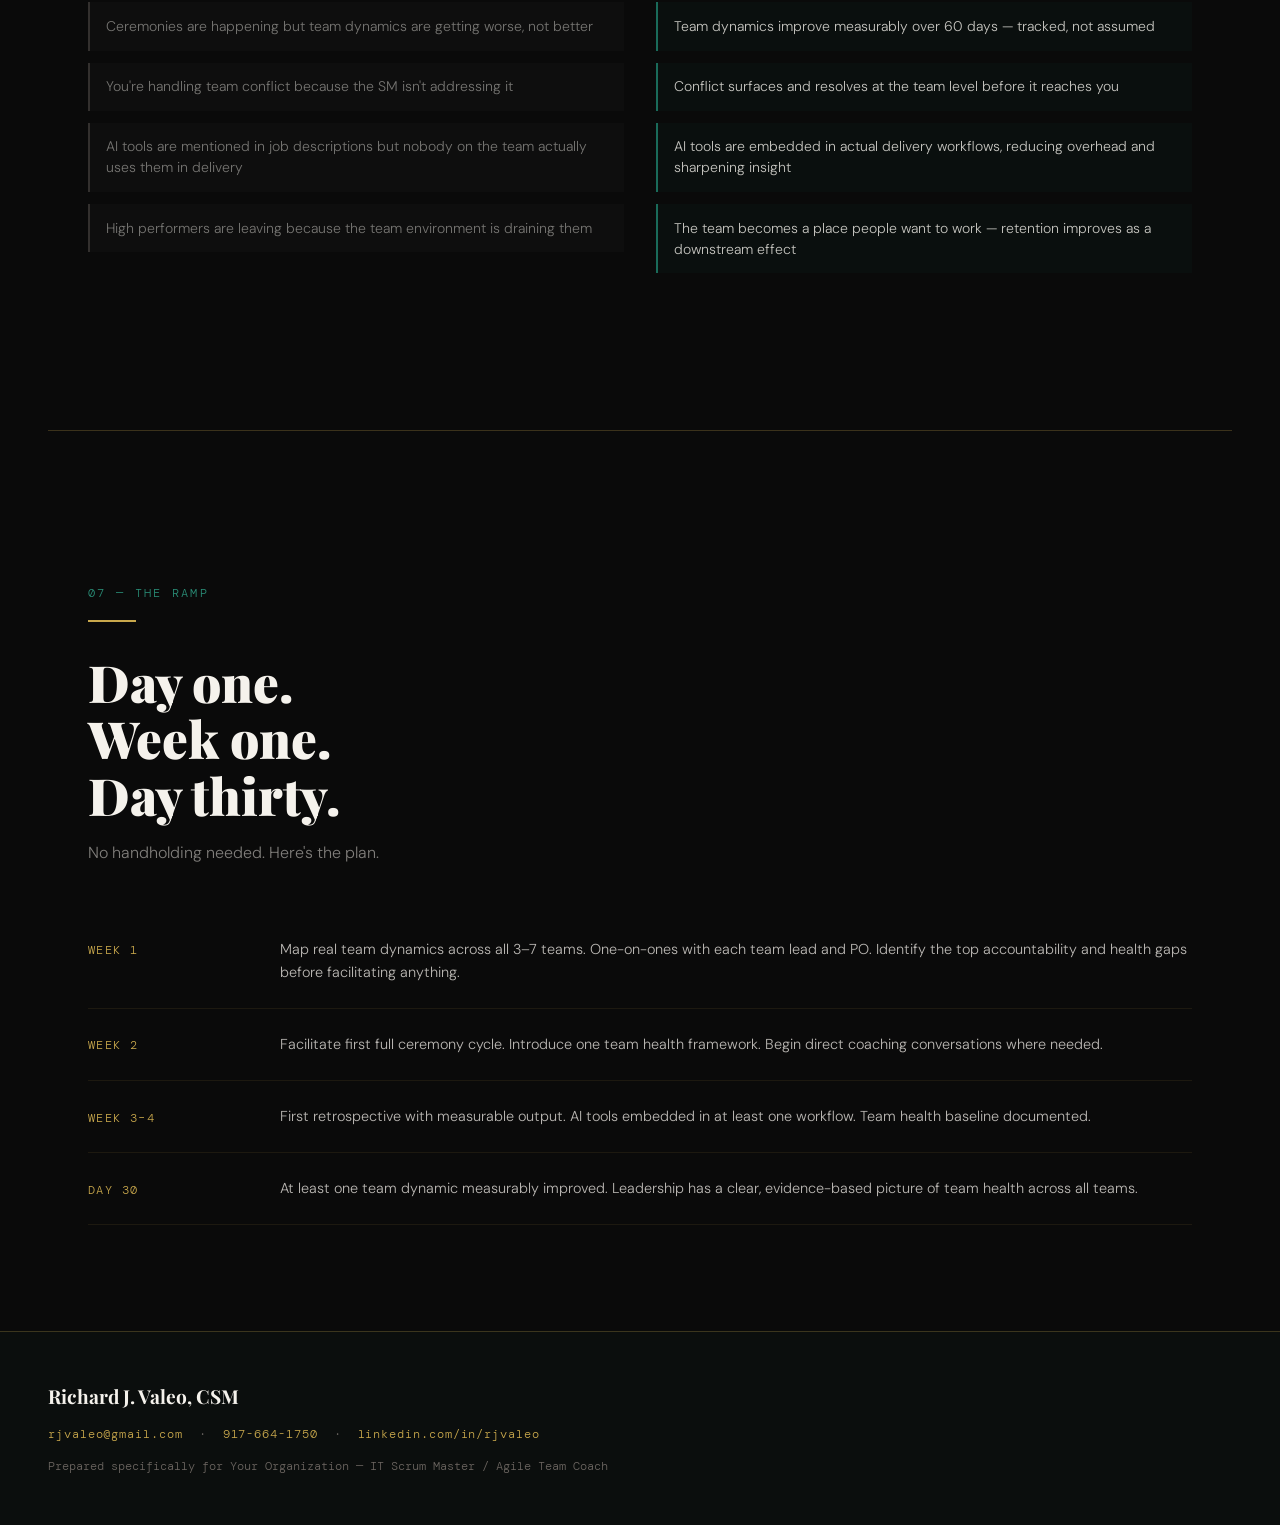
==== commit 347a85d0: "Add Google Analytics (GA4) tracking" ====
--- a/index.html
+++ b/index.html
@@ -8,6 +8,14 @@
 <link rel="preconnect" href="https://fonts.gstatic.com" crossorigin>
 <link href="https://fonts.googleapis.com/css2?family=Playfair+Display:wght@400;700;900&family=DM+Mono:wght@400;500&family=DM+Sans:wght@300;400;500&display=swap" rel="stylesheet">
 <link rel="stylesheet" href="style.css">
+<!-- Google tag (gtag.js) -->
+<script async src="https://www.googletagmanager.com/gtag/js?id=G-FBHGE0EPDQ"></script>
+<script>
+  window.dataLayer = window.dataLayer || [];
+  function gtag(){dataLayer.push(arguments);}
+  gtag('js', new Date());
+  gtag('config', 'G-FBHGE0EPDQ');
+</script>
 </head>
 <body>
 
